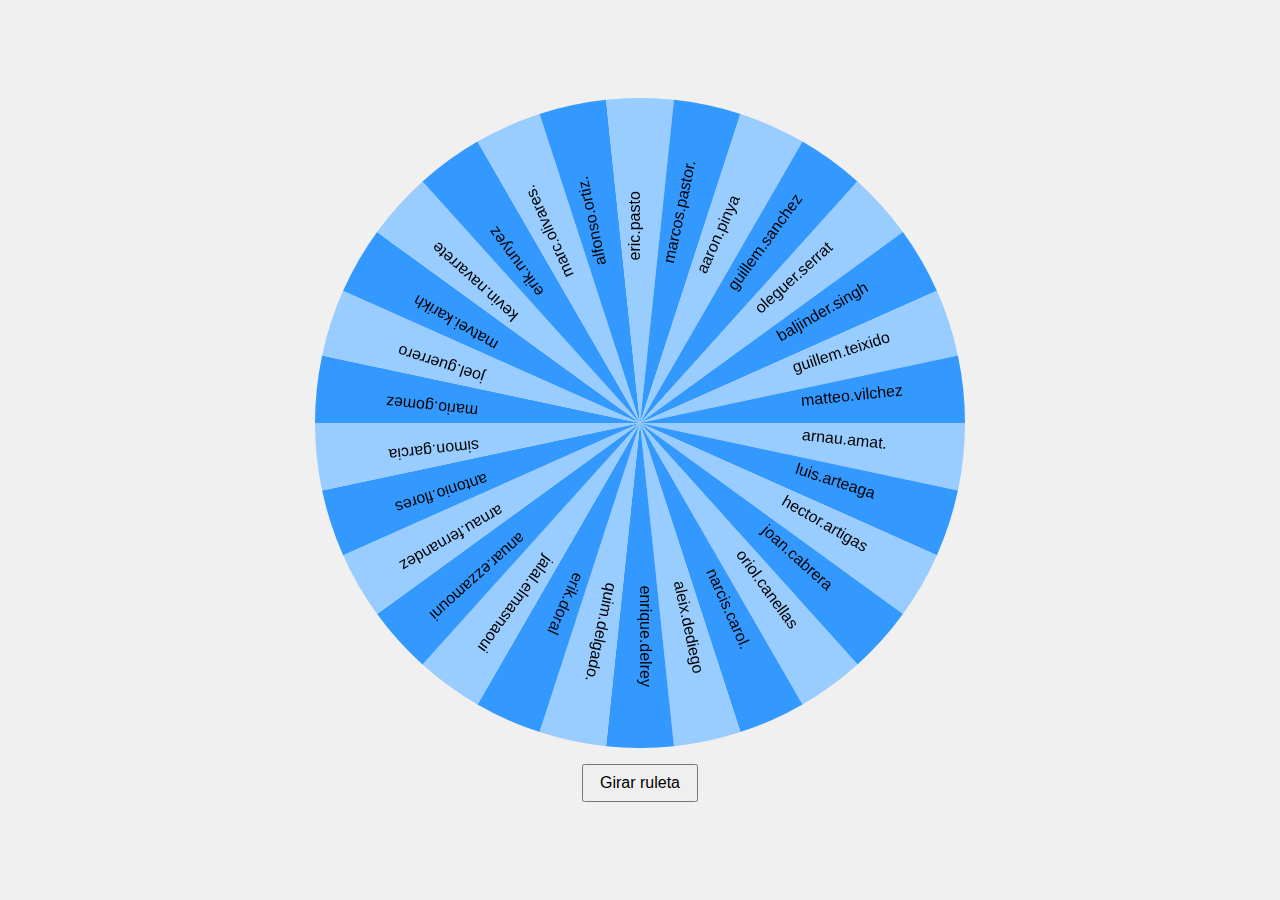
==== pt1-floresantonio-fernandezarnau-asixc1b/index.html @ 2d388176 "x" ====
<!DOCTYPE html>
<html lang="en">
<head>
  <meta charset="UTF-8">
  <meta name="viewport" content="width=device-width, initial-scale=1.0">
  <title>Ruleta de Nombres</title>
  <link rel="stylesheet" href="style.css">
</head>
<body>
  <canvas id="rouletteCanvas" width="650" height="650"></canvas>
  <button id="spinButton">Girar ruleta</button>
  <script src="code.js"></script>
</body>
</html>
---- pt1-floresantonio-fernandezarnau-asixc1b/style.css ----
body {
    display: flex;
    flex-direction: column;
    align-items: center;
    justify-content: center;
    height: 100vh;
    margin: 0;
    background-color: #f0f0f0;
  }
  
  #rouletteCanvas {
  }
  
  button {
    margin-top: 1rem;
    padding: 0.5rem 1rem;
    font-size: 1rem;
    cursor: pointer;
  }
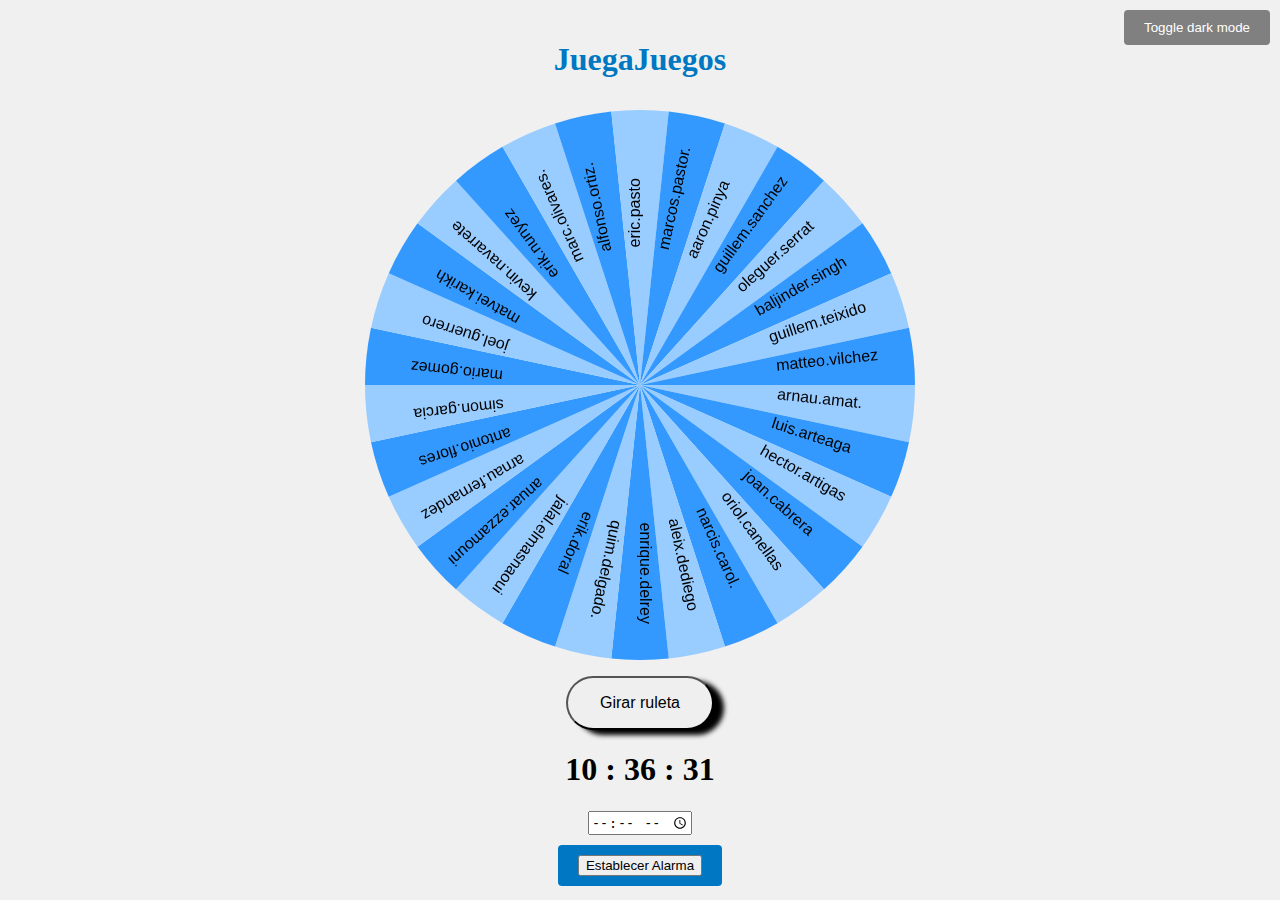
==== commit 94e333ac: "gg" ====
--- a/pt1-floresantonio-fernandezarnau-asixc1b/index.html
+++ b/pt1-floresantonio-fernandezarnau-asixc1b/index.html
@@ -6,9 +6,20 @@
   <title>Ruleta de Nombres</title>
   <link rel="stylesheet" href="style.css">
 </head>
-<body>
-  <canvas id="rouletteCanvas" width="650" height="650"></canvas>
+<header>
+  <h2>JuegaJuegos</h2>
+</header>
+<body onload="actualizaReloj()">
+  <button class="toggle-button" onclick="toggleDarkMode()">Toggle dark mode</button>
+  <canvas id="rouletteCanvas" width="550" height="550"></canvas>
   <button id="spinButton">Girar ruleta</button>
+    <h1 id="horaActual">hh:mm:ss</h1>
+      <div class="container">
+        <input type="time" id="alarmTime">
+        <div class="button-container">
+          <button id="alarm" onclick="setAlarm()">Establecer Alarma</button>
+        </div>
+      </div>    
   <script src="code.js"></script>
 </body>
 </html>--- a/pt1-floresantonio-fernandezarnau-asixc1b/style.css
+++ b/pt1-floresantonio-fernandezarnau-asixc1b/style.css
@@ -1,19 +1,58 @@
 body {
-    display: flex;
-    flex-direction: column;
-    align-items: center;
-    justify-content: center;
-    height: 100vh;
-    margin: 0;
-    background-color: #f0f0f0;
-  }
-  
-  #rouletteCanvas {
-  }
-  
-  button {
-    margin-top: 1rem;
-    padding: 0.5rem 1rem;
-    font-size: 1rem;
-    cursor: pointer;
-  }+  display: flex;
+  flex-direction: column;
+  align-items: center;
+  justify-content: center;
+  height: 100vh;
+  margin: 0;
+  background-color: #f0f0f0;
+}  
+#spinButton {
+  position: center;
+  margin-top: 1rem;
+  padding: 1rem 2rem;
+  font-size: 1rem;
+  cursor: pointer;
+  border-radius: 5rem;
+  box-shadow: 10px 5px 5px black;
+}
+.dark-mode {
+  background-color: black;
+  color: white;
+}
+.toggle-button {
+  position: absolute;
+  top: 10px;
+  right: 10px;
+  background-color: grey;
+  color: white;
+  padding: 10px 20px;
+  border: none;
+  border-radius: 4px;
+  cursor: pointer;
+}
+h2 {
+  color: #0077c2;
+  margin-bottom: 2rem;
+  font-size: 2rem;
+}
+#rouletteCanvas {
+}
+.container {
+  text-align: center;
+  margin-top: 0.1rem;
+}
+.button-container {
+  margin-top: 10px;
+  background-color: #0077c2;
+  color: white;
+  padding: 10px 20px;
+  border: none;
+  border-radius: 4px;
+  cursor: pointer;
+}
+.alarm {
+  position: pointer;
+  top: 25px;
+  right: 25px;
+}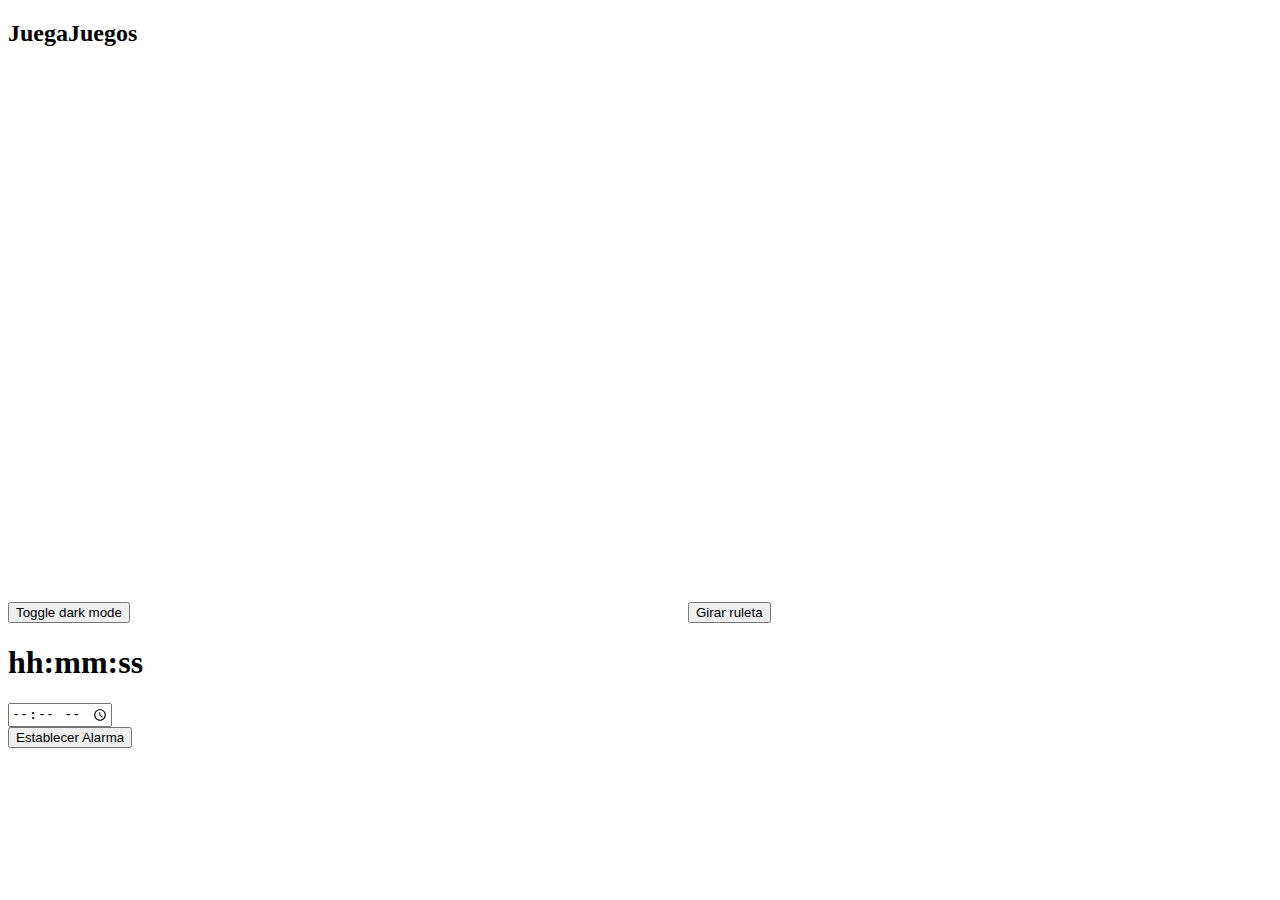
==== commit feddedbe: "x" ====
--- a/pt1-floresantonio-fernandezarnau-asixc1b/index.html
+++ b/pt1-floresantonio-fernandezarnau-asixc1b/index.html
@@ -4,7 +4,7 @@
   <meta charset="UTF-8">
   <meta name="viewport" content="width=device-width, initial-scale=1.0">
   <title>Ruleta de Nombres</title>
-  <link rel="stylesheet" href="style.css">
+  <link rel="stylesheet" href="/style.css">
 </head>
 <header>
   <h2>JuegaJuegos</h2>
@@ -20,6 +20,6 @@
           <button id="alarm" onclick="setAlarm()">Establecer Alarma</button>
         </div>
       </div>    
-  <script src="code.js"></script>
+  <script src="/code.js"></script>
 </body>
 </html>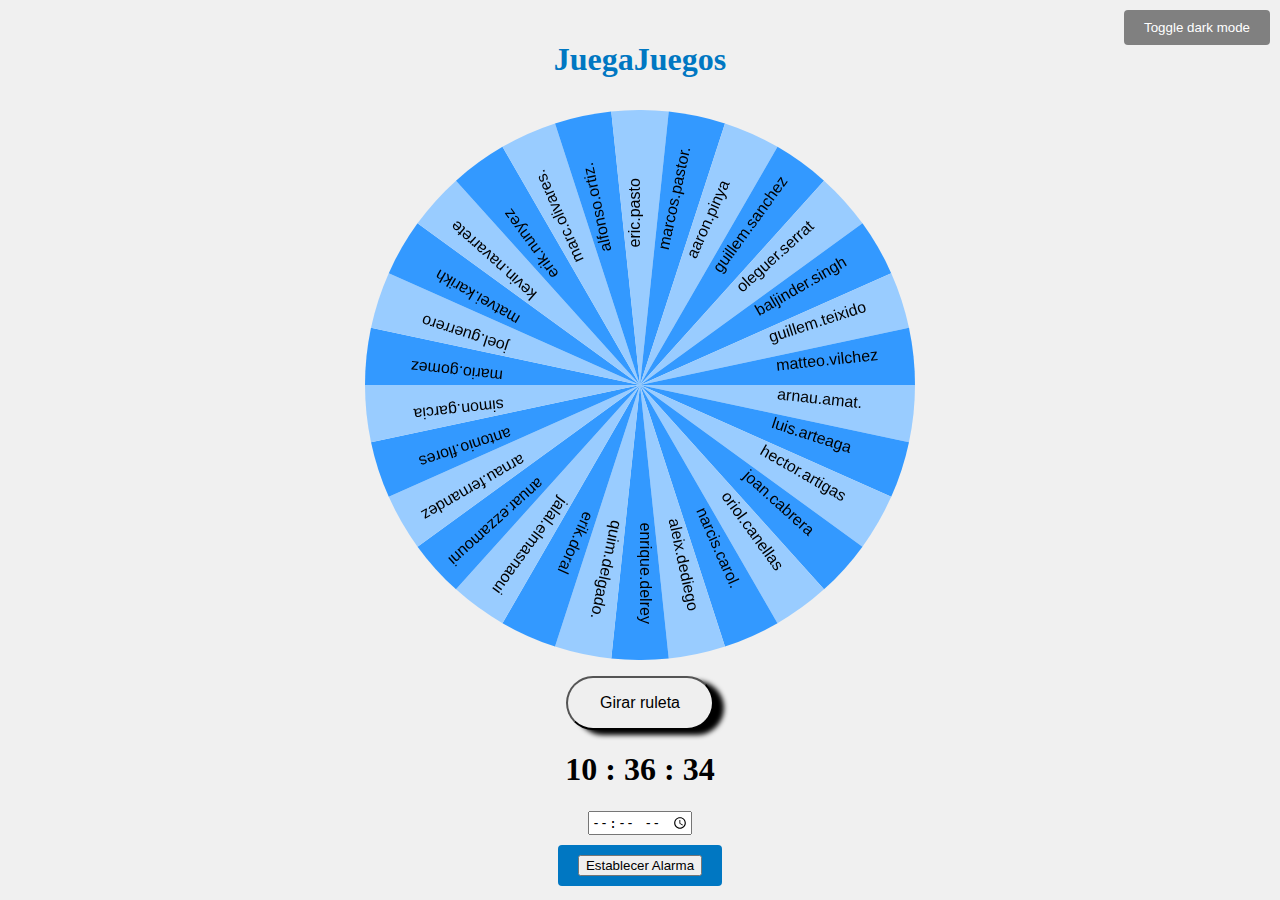
==== commit 2f847910: "z" ====
--- a/pt1-floresantonio-fernandezarnau-asixc1b/index.html
+++ b/pt1-floresantonio-fernandezarnau-asixc1b/index.html
@@ -4,7 +4,7 @@
   <meta charset="UTF-8">
   <meta name="viewport" content="width=device-width, initial-scale=1.0">
   <title>Ruleta de Nombres</title>
-  <link rel="stylesheet" href="/style.css">
+  <link rel="stylesheet" href="style.css">
 </head>
 <header>
   <h2>JuegaJuegos</h2>
@@ -20,6 +20,6 @@
           <button id="alarm" onclick="setAlarm()">Establecer Alarma</button>
         </div>
       </div>    
-  <script src="/code.js"></script>
+  <script src="code.js"></script>
 </body>
 </html>--- a/pt1-floresantonio-fernandezarnau-asixc1b/style.css
+++ b/pt1-floresantonio-fernandezarnau-asixc1b/style.css
@@ -0,0 +1,58 @@
+body {
+  display: flex;
+  flex-direction: column;
+  align-items: center;
+  justify-content: center;
+  height: 100vh;
+  margin: 0;
+  background-color: #f0f0f0;
+}  
+#spinButton {
+  position: center;
+  margin-top: 1rem;
+  padding: 1rem 2rem;
+  font-size: 1rem;
+  cursor: pointer;
+  border-radius: 5rem;
+  box-shadow: 10px 5px 5px black;
+}
+.dark-mode {
+  background-color: black;
+  color: white;
+}
+.toggle-button {
+  position: absolute;
+  top: 10px;
+  right: 10px;
+  background-color: grey;
+  color: white;
+  padding: 10px 20px;
+  border: none;
+  border-radius: 4px;
+  cursor: pointer;
+}
+h2 {
+  color: #0077c2;
+  margin-bottom: 2rem;
+  font-size: 2rem;
+}
+#rouletteCanvas {
+}
+.container {
+  text-align: center;
+  margin-top: 0.1rem;
+}
+.button-container {
+  margin-top: 10px;
+  background-color: #0077c2;
+  color: white;
+  padding: 10px 20px;
+  border: none;
+  border-radius: 4px;
+  cursor: pointer;
+}
+.alarm {
+  position: pointer;
+  top: 25px;
+  right: 25px;
+}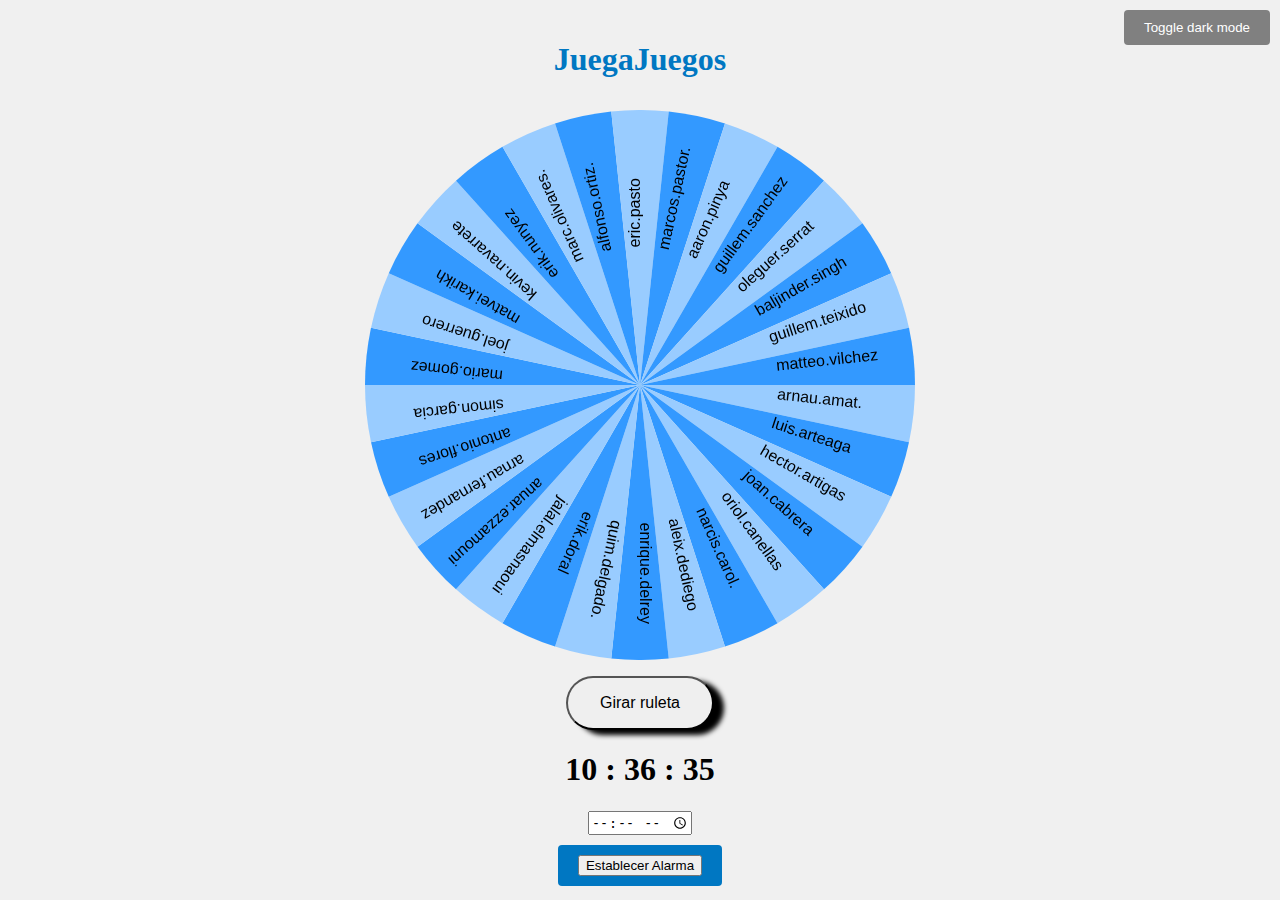
==== commit ece70b40: "354632" ====
--- a/pt1-floresantonio-fernandezarnau-asixc1b/index.html
+++ b/pt1-floresantonio-fernandezarnau-asixc1b/index.html
@@ -19,6 +19,7 @@
         <div class="button-container">
           <button id="alarm" onclick="setAlarm()">Establecer Alarma</button>
         </div>
+        <audio src="./ruleta.mp3">p</audio>
       </div>    
   <script src="code.js"></script>
 </body>
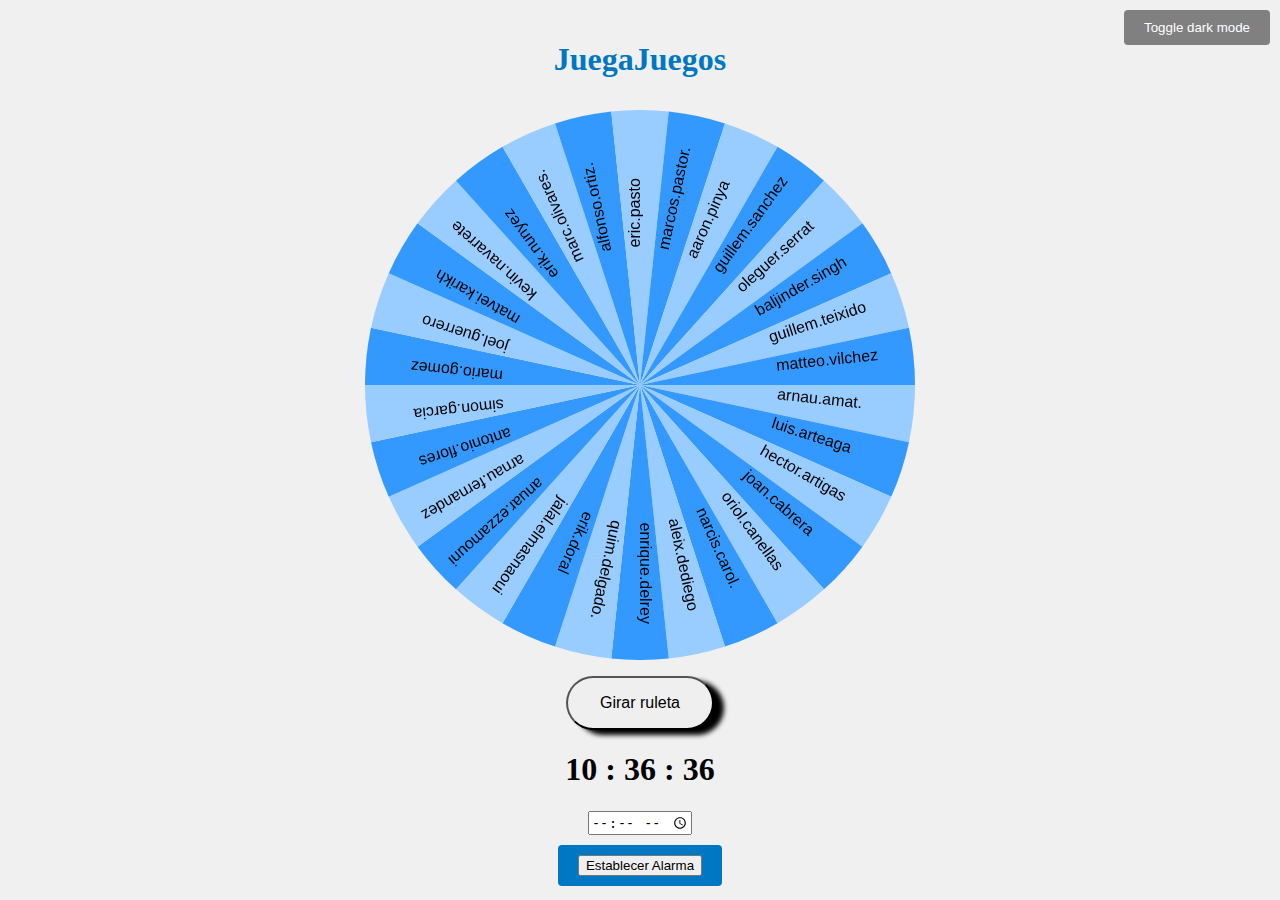
==== commit 32b202e1: "75" ====
--- a/pt1-floresantonio-fernandezarnau-asixc1b/index.html
+++ b/pt1-floresantonio-fernandezarnau-asixc1b/index.html
@@ -17,9 +17,8 @@
       <div class="container">
         <input type="time" id="alarmTime">
         <div class="button-container">
-          <button id="alarm" onclick="setAlarm()">Establecer Alarma</button>
+          <button  id="alarm" onclick="setAlarm()">Establecer Alarma</button>
         </div>
-        <audio src="./ruleta.mp3">p</audio>
       </div>    
   <script src="code.js"></script>
 </body>
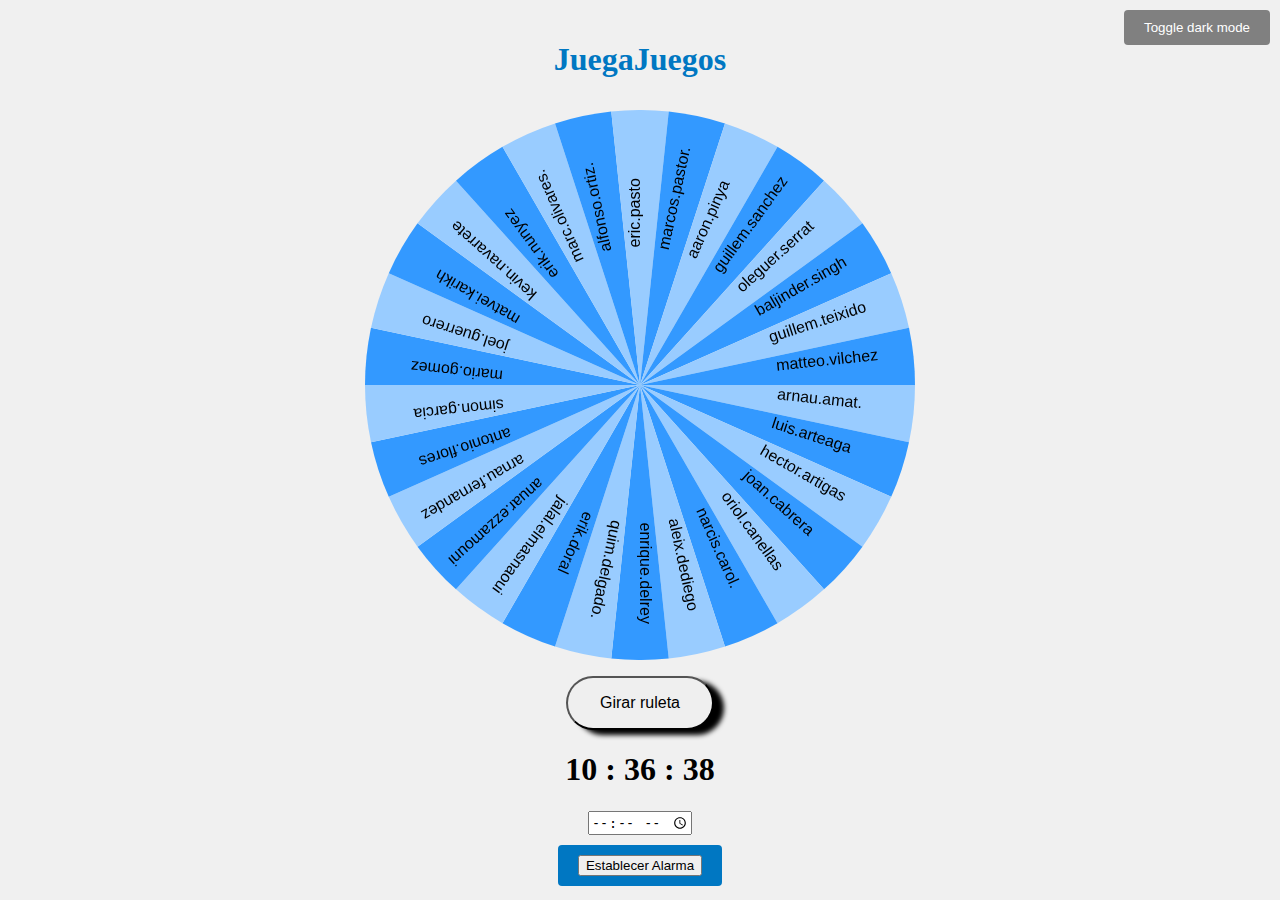
==== commit 91b56065: "456" ====
--- a/pt1-floresantonio-fernandezarnau-asixc1b/index.html
+++ b/pt1-floresantonio-fernandezarnau-asixc1b/index.html
@@ -17,7 +17,7 @@
       <div class="container">
         <input type="time" id="alarmTime">
         <div class="button-container">
-          <button  id="alarm" onclick="setAlarm()">Establecer Alarma</button>
+          <button id="alarm" onclick="setAlarm()">Establecer Alarma</button>
         </div>
       </div>    
   <script src="code.js"></script>
